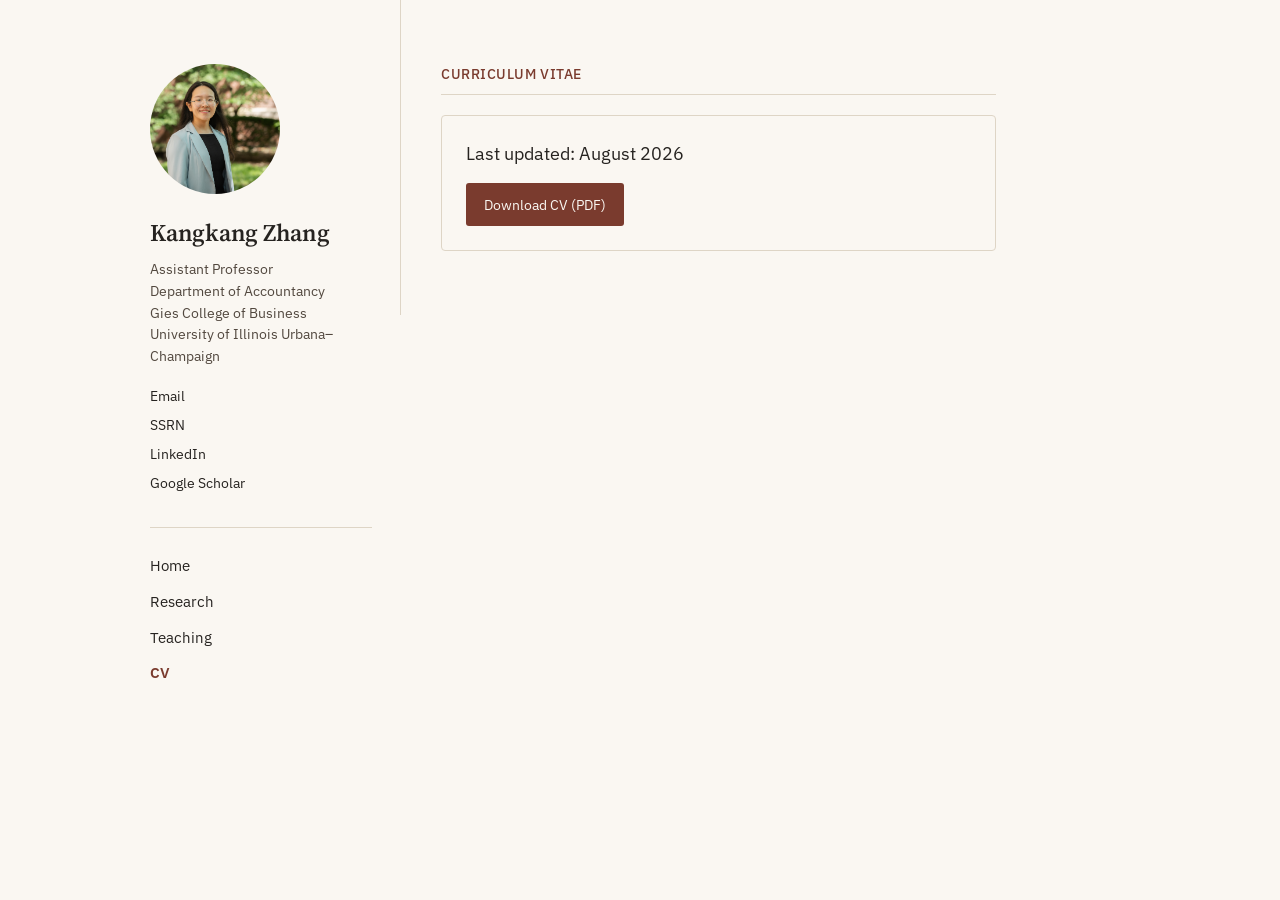
==== cv.html @ f349ff9d "Add files via upload" ====
<!DOCTYPE html>
<html lang="en">
<head>
<meta charset="UTF-8">
<meta name="viewport" content="width=device-width, initial-scale=1.0">
<title>CV — Kangkang Zhang</title>
<link rel="preconnect" href="https://fonts.googleapis.com">
<link rel="preconnect" href="https://fonts.gstatic.com" crossorigin>
<link href="https://fonts.googleapis.com/css2?family=Source+Serif+4:opsz,wght@8..60,400;8..60,600&family=IBM+Plex+Sans:wght@400;500&display=swap" rel="stylesheet">
<link rel="stylesheet" href="style.css">
</head>
<body>

<div class="layout">

  <aside class="sidebar">
    <div class="avatar"><img src="photo.jpg" alt="" onerror="this.parentElement.textContent='Add photo.jpg'"></div>
    <h1>Kangkang Zhang</h1>
    <p class="role">Assistant Professor<br>Department of Accountancy<br>Gies College of Business<br>University of Illinois Urbana&ndash;Champaign</p>
    <div class="contact-links">
      <a href="mailto:kkzhang@illinois.edu">Email</a>
      <a href="#">SSRN</a>
      <a href="#">LinkedIn</a>
      <a href="#">Google Scholar</a>
    </div>
    <nav>
      <a href="index.html">Home</a>
      <a href="research.html">Research</a>
      <a href="teaching.html">Teaching</a>
      <a href="cv.html" class="active">CV</a>
    </nav>
  </aside>

  <main>
    <h2 class="page-title">Curriculum Vitae</h2>
    <div class="cv-box">
      <p>Last updated: August 2026</p>
      <a class="download-btn" href="Zhang__Kangkang_-_Curriculum_Vitae_2026_8.pdf">Download CV (PDF)</a>
    </div>
  </main>

</div>

</body>
</html>
---- style.css ----
:root {
  --ink: #262320;
  --ink-soft: #52483f;
  --paper: #faf7f2;
  --rule: #ded5c6;
  --accent: #7a3b2e;
  --serif: "Source Serif 4", Georgia, serif;
  --sans: "IBM Plex Sans", -apple-system, sans-serif;
}

* { box-sizing: border-box; }

body {
  margin: 0;
  background: var(--paper);
  color: var(--ink);
  font-family: var(--serif);
  font-size: 18px;
  line-height: 1.6;
  -webkit-font-smoothing: antialiased;
}

a { color: var(--accent); }

.layout {
  display: flex;
  max-width: 980px;
  margin: 0 auto;
  min-height: 100vh;
  align-items: flex-start;
}

/* Sidebar */
.sidebar {
  width: 250px;
  flex-shrink: 0;
  padding: 64px 28px 40px 0;
  position: sticky;
  top: 0;
}

.avatar {
  width: 130px;
  height: 130px;
  border-radius: 50%;
  background: var(--rule);
  margin-bottom: 20px;
  display: flex;
  align-items: center;
  justify-content: center;
  font-family: var(--sans);
  font-size: 0.75rem;
  color: var(--ink-soft);
  text-align: center;
  overflow: hidden;
}

.avatar img {
  width: 100%;
  height: 100%;
  object-fit: cover;
}

.sidebar h1 {
  font-size: 1.5rem;
  font-weight: 600;
  margin: 0 0 6px;
  letter-spacing: -0.01em;
}

.sidebar .role {
  font-family: var(--sans);
  color: var(--ink-soft);
  font-size: 0.9rem;
  margin: 0 0 20px;
  line-height: 1.5;
}

.sidebar .contact-links {
  font-family: var(--sans);
  font-size: 0.85rem;
  margin-bottom: 32px;
}

.sidebar .contact-links a {
  display: block;
  color: var(--ink);
  text-decoration: none;
  margin-bottom: 6px;
  border-bottom: 1px solid transparent;
}

.sidebar .contact-links a:hover {
  color: var(--accent);
}

.sidebar nav {
  font-family: var(--sans);
  font-size: 0.92rem;
  border-top: 1px solid var(--rule);
  padding-top: 20px;
}

.sidebar nav a {
  display: block;
  color: var(--ink);
  text-decoration: none;
  padding: 6px 0;
}

.sidebar nav a:hover,
.sidebar nav a.active {
  color: var(--accent);
}

.sidebar nav a.active {
  font-weight: 600;
}

/* Main content */
main {
  flex: 1;
  padding: 64px 24px 64px 40px;
  border-left: 1px solid var(--rule);
  max-width: 620px;
}

main h2.page-title {
  font-family: var(--sans);
  font-weight: 500;
  font-size: 0.85rem;
  color: var(--accent);
  margin: 0 0 20px;
  padding-bottom: 8px;
  border-bottom: 1px solid var(--rule);
  text-transform: uppercase;
  letter-spacing: 0.04em;
}

.lede {
  font-size: 1.1rem;
  color: var(--ink-soft);
}

.lede p {
  margin: 0 0 18px;
}

/* Papers */
.paper {
  margin-bottom: 32px;
  padding-bottom: 28px;
  border-bottom: 1px solid var(--rule);
}

.paper:last-child {
  border-bottom: none;
}

.paper h3 {
  font-size: 1.1rem;
  font-weight: 600;
  margin: 0 0 4px;
}

.paper .meta {
  font-family: var(--sans);
  font-size: 0.85rem;
  color: var(--ink-soft);
  margin: 0 0 10px;
}

.paper p {
  margin: 0 0 10px;
}

.paper .links a {
  font-family: var(--sans);
  font-size: 0.85rem;
  margin-right: 14px;
}

/* Teaching */
.course {
  margin-bottom: 24px;
  padding-bottom: 20px;
  border-bottom: 1px solid var(--rule);
}

.course:last-child {
  border-bottom: none;
}

.course h3 {
  font-size: 1.05rem;
  font-weight: 600;
  margin: 0 0 4px;
}

.course .meta {
  font-family: var(--sans);
  font-size: 0.85rem;
  color: var(--ink-soft);
  margin: 0 0 8px;
}

/* CV page */
.cv-box {
  font-family: var(--sans);
  border: 1px solid var(--rule);
  padding: 24px;
  border-radius: 4px;
}

.cv-box a.download-btn {
  display: inline-block;
  background: var(--accent);
  color: var(--paper);
  text-decoration: none;
  padding: 10px 18px;
  font-size: 0.9rem;
  border-radius: 3px;
  margin-top: 10px;
}

.cv-box p {
  margin: 0 0 4px;
}

/* Mobile */
@media (max-width: 760px) {
  .layout {
    flex-direction: column;
  }
  .sidebar {
    width: 100%;
    position: static;
    padding: 40px 24px 24px;
  }
  main {
    border-left: none;
    border-top: 1px solid var(--rule);
    padding: 32px 24px 56px;
    max-width: 100%;
  }
  .sidebar nav {
    display: flex;
    gap: 18px;
    border-top: none;
    padding-top: 0;
  }
  .sidebar nav a {
    padding: 0;
  }
}
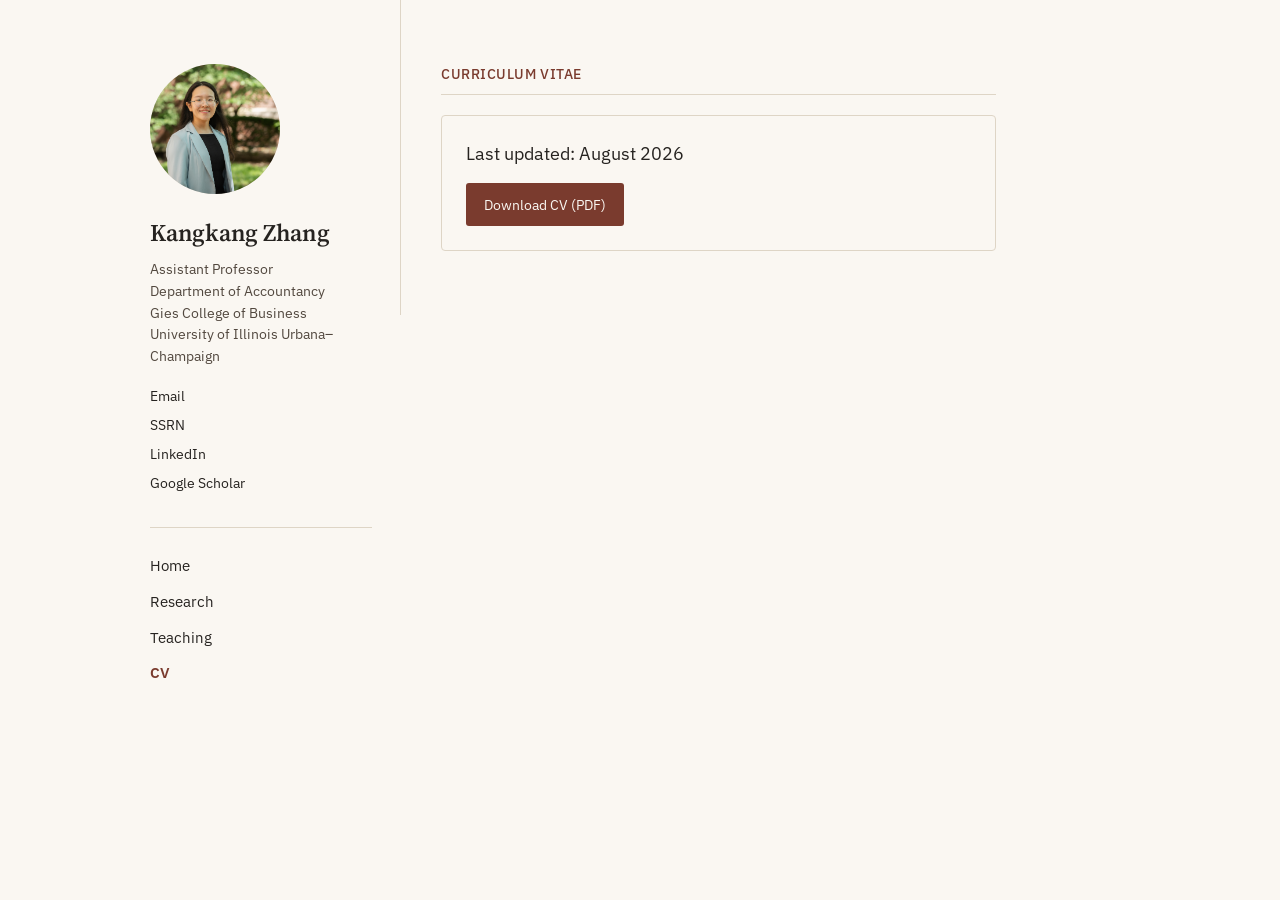
==== commit a30b2885: "Add files via upload" ====
--- a/cv.html
+++ b/cv.html
@@ -19,9 +19,9 @@
     <p class="role">Assistant Professor<br>Department of Accountancy<br>Gies College of Business<br>University of Illinois Urbana&ndash;Champaign</p>
     <div class="contact-links">
       <a href="mailto:kkzhang@illinois.edu">Email</a>
-      <a href="#">SSRN</a>
-      <a href="#">LinkedIn</a>
-      <a href="#">Google Scholar</a>
+      <a href="https://papers.ssrn.com/sol3/cf_dev/AbsByAuth.cfm?per_id=3709389">SSRN</a>
+      <a href="https://www.linkedin.com/in/kangkangzhang">LinkedIn</a>
+      <a href="https://scholar.google.com/citations?user=HR7FP2oAAAAJ&hl=en">Google Scholar</a>
     </div>
     <nav>
       <a href="index.html">Home</a>
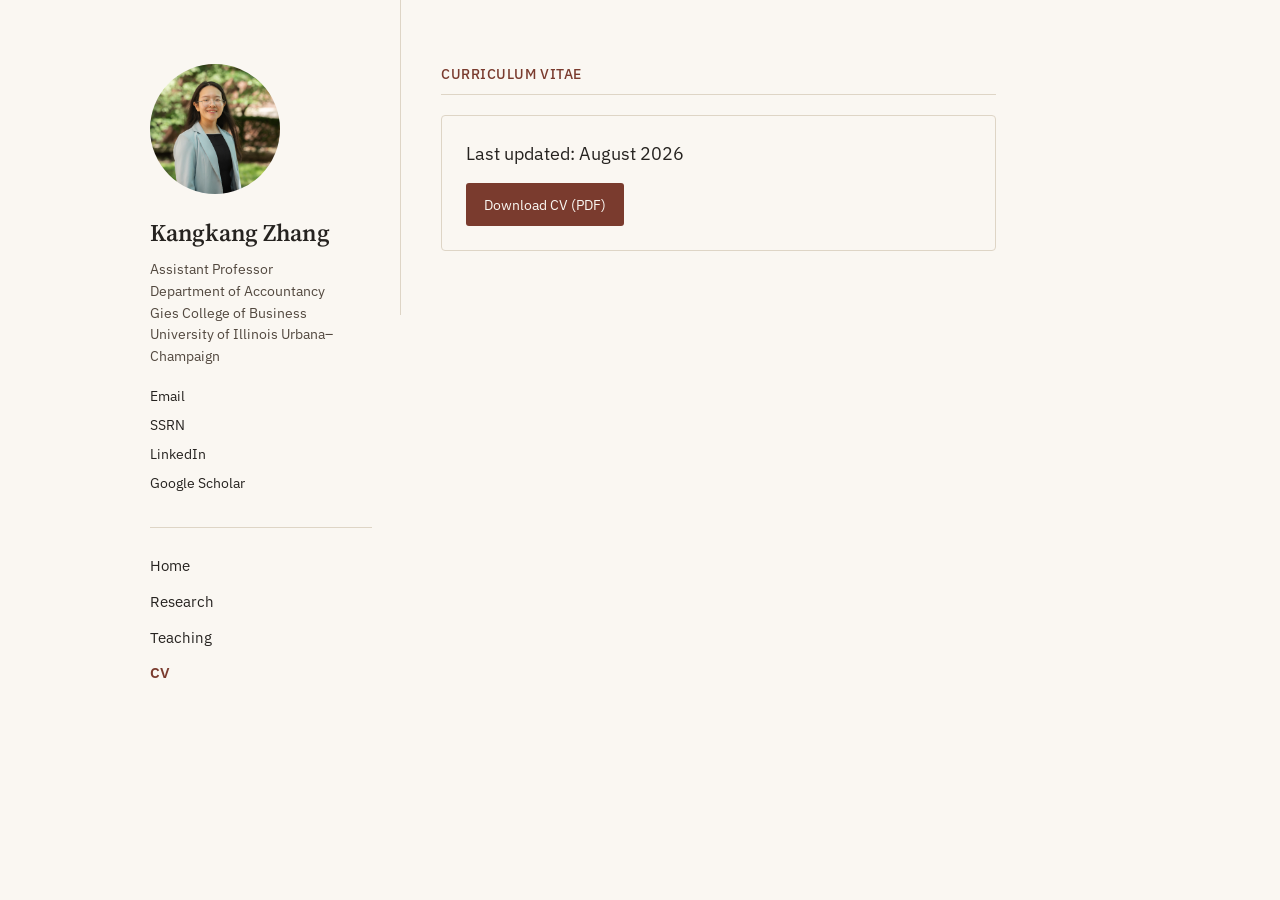
==== commit 4559f355: "Add GoatCounter script for tracking" ====
--- a/cv.html
+++ b/cv.html
@@ -35,11 +35,11 @@
     <h2 class="page-title">Curriculum Vitae</h2>
     <div class="cv-box">
       <p>Last updated: August 2026</p>
-      <a class="download-btn" href="Zhang__Kangkang_-_Curriculum_Vitae_2026_8.pdf">Download CV (PDF)</a>
+      <a class="download-btn" href="cv.pdf">Download CV (PDF)</a>
     </div>
   </main>
 
 </div>
-
+<script data-goatcounter="https://kkokdari.goatcounter.com/count" async src="//gc.zgo.at/count.js"></script> 
 </body>
 </html>
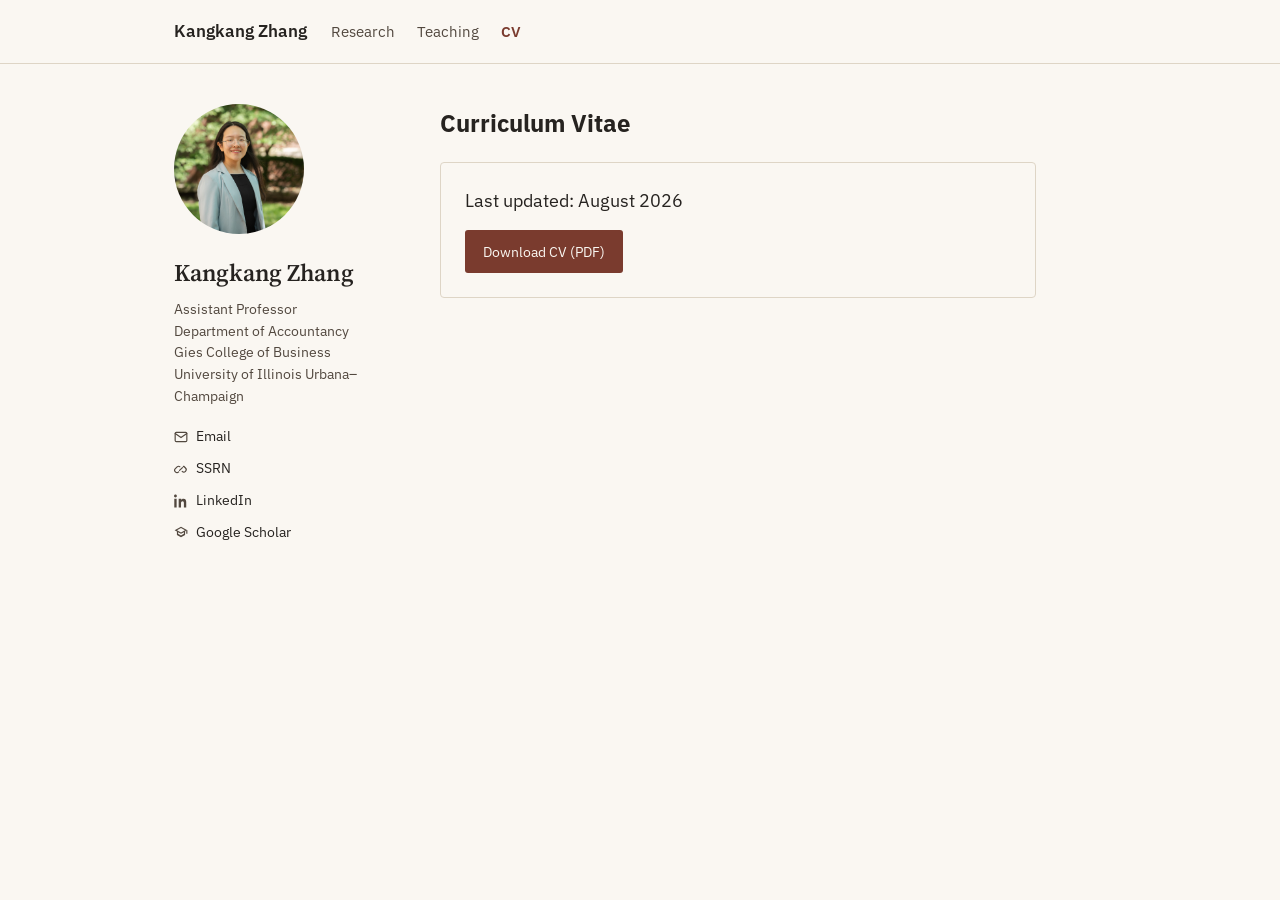
==== commit 84201727: "Add files via upload" ====
--- a/cv.html
+++ b/cv.html
@@ -11,6 +11,17 @@
 </head>
 <body>
 
+<header class="topbar">
+  <div class="topbar-inner">
+    <a href="index.html" class="topbar-name">Kangkang Zhang</a>
+    <nav class="topnav">
+      <a href="research.html">Research</a>
+      <a href="teaching.html">Teaching</a>
+      <a href="cv.html" class="active">CV</a>
+    </nav>
+  </div>
+</header>
+
 <div class="layout">
 
   <aside class="sidebar">
@@ -18,17 +29,11 @@
     <h1>Kangkang Zhang</h1>
     <p class="role">Assistant Professor<br>Department of Accountancy<br>Gies College of Business<br>University of Illinois Urbana&ndash;Champaign</p>
     <div class="contact-links">
-      <a href="mailto:kkzhang@illinois.edu">Email</a>
-      <a href="https://papers.ssrn.com/sol3/cf_dev/AbsByAuth.cfm?per_id=3709389">SSRN</a>
-      <a href="https://www.linkedin.com/in/kangkangzhang">LinkedIn</a>
-      <a href="https://scholar.google.com/citations?user=HR7FP2oAAAAJ&hl=en">Google Scholar</a>
+      <a href="mailto:kkzhang@illinois.edu"><svg class="icon" viewBox="0 0 24 24" width="14" height="14" fill="none" stroke="currentColor" stroke-width="2" stroke-linecap="round" stroke-linejoin="round"><rect x="2" y="4" width="20" height="16" rx="2"></rect><path d="M2 6l10 7 10-7"></path></svg><span>Email</span></a>
+      <a href="https://papers.ssrn.com/sol3/cf_dev/AbsByAuth.cfm?per_id=3709389"><svg class="icon" viewBox="0 0 24 24" width="14" height="14" fill="none" stroke="currentColor" stroke-width="2" stroke-linecap="round" stroke-linejoin="round"><path d="M9.5 14.5l5-5"></path><path d="M8 17a4 4 0 01-5.66-5.66l3-3A4 4 0 0110 8"></path><path d="M14 16a4 4 0 005.66-5.66l-3-3A4 4 0 0016 8"></path></svg><span>SSRN</span></a>
+      <a href="https://www.linkedin.com/in/kangkangzhang"><svg class="icon" viewBox="0 0 24 24" width="14" height="14" fill="currentColor"><path d="M4.98 3.5C4.98 4.88 3.87 6 2.5 6S0 4.88 0 3.5 1.12 1 2.5 1s2.48 1.12 2.48 2.5zM.5 8h4v15h-4V8zM8.5 8h3.83v2.05h.05c.53-1.01 1.84-2.05 3.79-2.05 4.05 0 4.8 2.67 4.8 6.14V23h-4v-6.88c0-1.64-.03-3.75-2.29-3.75-2.3 0-2.65 1.79-2.65 3.64V23h-4V8z"></path></svg><span>LinkedIn</span></a>
+      <a href="https://scholar.google.com/citations?user=HR7FP2oAAAAJ&hl=en"><svg class="icon" viewBox="0 0 24 24" width="14" height="14" fill="currentColor"><path d="M12 3L1 9l4 2.18v6L12 21l7-3.82v-6L21 9v6h2V9L12 3zm6.82 6L12 12.72 5.18 9 12 5.28 18.82 9zM17 15.2L12 18l-5-2.8v-2.9l5 2.73 5-2.73v2.9z"></path></svg><span>Google Scholar</span></a>
     </div>
-    <nav>
-      <a href="index.html">Home</a>
-      <a href="research.html">Research</a>
-      <a href="teaching.html">Teaching</a>
-      <a href="cv.html" class="active">CV</a>
-    </nav>
   </aside>
 
   <main>
@@ -40,6 +45,6 @@
   </main>
 
 </div>
-<script data-goatcounter="https://kkokdari.goatcounter.com/count" async src="//gc.zgo.at/count.js"></script> 
+<script data-goatcounter="https://kkokdari.goatcounter.com/count" async src="//gc.zgo.at/count.js"></script>
 </body>
 </html>
--- a/style.css
+++ b/style.css
@@ -22,21 +22,64 @@
 
 a { color: var(--accent); }
 
-.layout {
-  display: flex;
+/* Top bar */
+.topbar {
+  border-bottom: 1px solid var(--rule);
+}
+
+.topbar-inner {
   max-width: 980px;
   margin: 0 auto;
-  min-height: 100vh;
+  padding: 18px 24px;
+  display: flex;
+  align-items: center;
+  flex-wrap: wrap;
+  gap: 24px;
+}
+
+.topbar-name {
+  font-family: var(--sans);
+  font-weight: 600;
+  font-size: 1.05rem;
+  color: var(--ink);
+  text-decoration: none;
+}
+
+.topnav {
+  display: flex;
+  gap: 22px;
+  font-family: var(--sans);
+  font-size: 0.92rem;
+}
+
+.topnav a {
+  color: var(--ink-soft);
+  text-decoration: none;
+}
+
+.topnav a:hover,
+.topnav a.active {
+  color: var(--accent);
+}
+
+.topnav a.active {
+  font-weight: 600;
+}
+
+/* Layout */
+.layout {
+  display: flex;
+  max-width: 980px;
+  margin: 0 auto;
   align-items: flex-start;
+  gap: 40px;
 }
 
 /* Sidebar */
 .sidebar {
   width: 250px;
   flex-shrink: 0;
-  padding: 64px 28px 40px 0;
-  position: sticky;
-  top: 0;
+  padding: 40px 0 40px 24px;
 }
 
 .avatar {
@@ -79,62 +122,43 @@
 .sidebar .contact-links {
   font-family: var(--sans);
   font-size: 0.85rem;
-  margin-bottom: 32px;
 }
 
 .sidebar .contact-links a {
-  display: block;
-  color: var(--ink);
-  text-decoration: none;
-  margin-bottom: 6px;
-  border-bottom: 1px solid transparent;
+  display: flex;
+  align-items: center;
+  gap: 8px;
+  color: var(--ink);
+  text-decoration: none;
+  margin-bottom: 10px;
 }
 
 .sidebar .contact-links a:hover {
   color: var(--accent);
 }
 
-.sidebar nav {
-  font-family: var(--sans);
-  font-size: 0.92rem;
-  border-top: 1px solid var(--rule);
-  padding-top: 20px;
-}
-
-.sidebar nav a {
-  display: block;
-  color: var(--ink);
-  text-decoration: none;
-  padding: 6px 0;
-}
-
-.sidebar nav a:hover,
-.sidebar nav a.active {
+.sidebar .contact-links .icon {
+  flex-shrink: 0;
+  color: var(--ink-soft);
+}
+
+.sidebar .contact-links a:hover .icon {
   color: var(--accent);
-}
-
-.sidebar nav a.active {
-  font-weight: 600;
 }
 
 /* Main content */
 main {
   flex: 1;
-  padding: 64px 24px 64px 40px;
-  border-left: 1px solid var(--rule);
+  padding: 40px 24px 64px 0;
   max-width: 620px;
 }
 
 main h2.page-title {
   font-family: var(--sans);
-  font-weight: 500;
-  font-size: 0.85rem;
-  color: var(--accent);
+  font-weight: 700;
+  font-size: 1.5rem;
+  color: var(--ink);
   margin: 0 0 20px;
-  padding-bottom: 8px;
-  border-bottom: 1px solid var(--rule);
-  text-transform: uppercase;
-  letter-spacing: 0.04em;
 }
 
 .lede {
@@ -229,27 +253,18 @@
 
 /* Mobile */
 @media (max-width: 760px) {
+  .topbar-inner {
+    padding: 16px 20px;
+  }
   .layout {
     flex-direction: column;
   }
   .sidebar {
     width: 100%;
-    position: static;
-    padding: 40px 24px 24px;
+    padding: 32px 24px 24px;
   }
   main {
-    border-left: none;
-    border-top: 1px solid var(--rule);
     padding: 32px 24px 56px;
     max-width: 100%;
   }
-  .sidebar nav {
-    display: flex;
-    gap: 18px;
-    border-top: none;
-    padding-top: 0;
-  }
-  .sidebar nav a {
-    padding: 0;
-  }
-}
+}
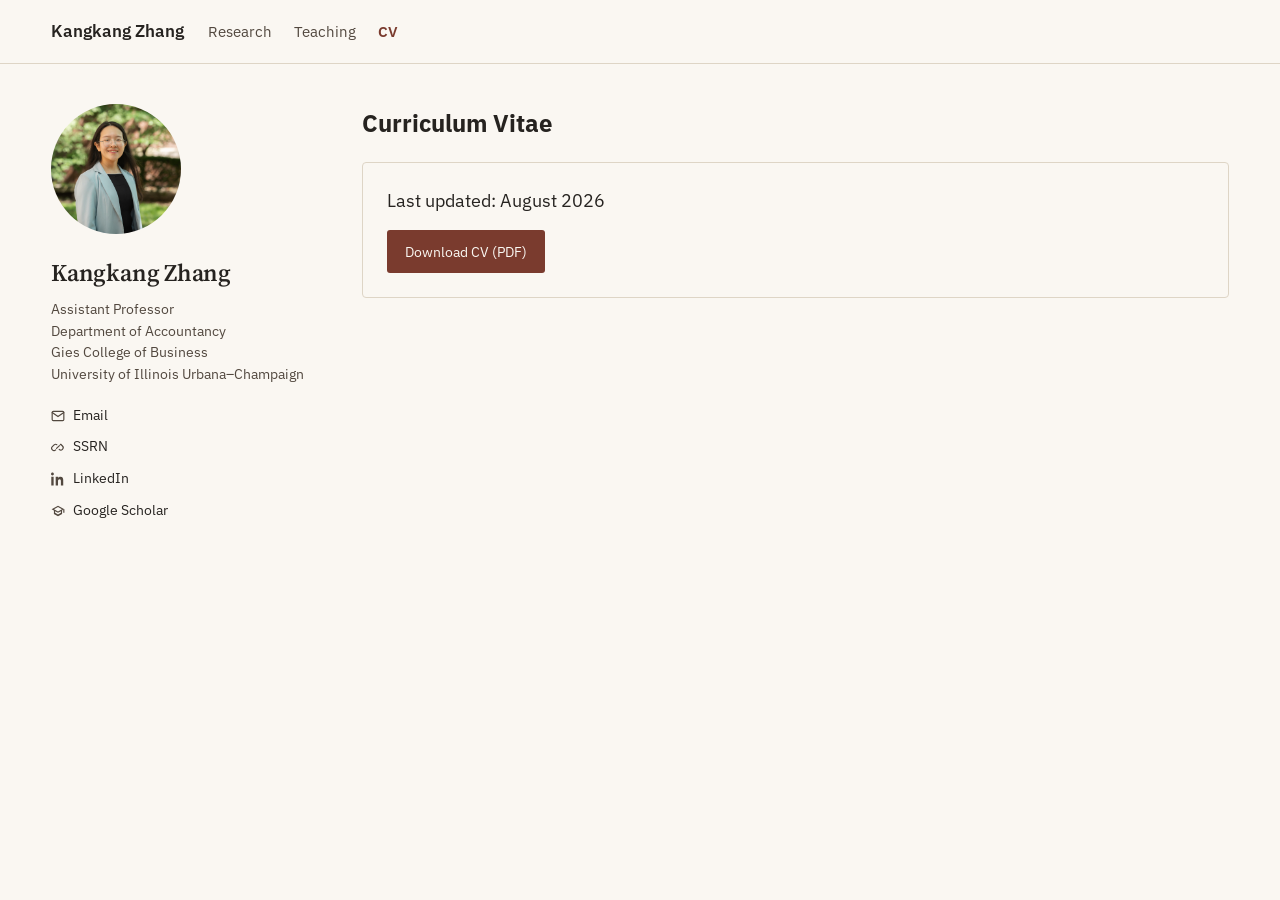
==== commit 357390ae: "Add files via upload" ====
--- a/cv.html
+++ b/cv.html
@@ -3,11 +3,37 @@
 <head>
 <meta charset="UTF-8">
 <meta name="viewport" content="width=device-width, initial-scale=1.0">
-<title>CV — Kangkang Zhang</title>
+<title>CV — Kangkang Zhang | Assistant Professor, University of Illinois at Urbana-Champaign Department of Accountancy</title>
+<meta name="description" content="Curriculum vitae of Kangkang Zhang, Assistant Professor of Accountancy at the Gies College of Business, University of Illinois Urbana&ndash;Champaign.">
+<link rel="canonical" href="https://kangkang-zhang.github.io/cv.html">
+<meta property="og:type" content="website">
+<meta property="og:site_name" content="Kangkang Zhang">
+<meta property="og:title" content="CV — Kangkang Zhang">
+<meta property="og:description" content="Curriculum vitae of Kangkang Zhang, Assistant Professor of Accountancy, University of Illinois Urbana&ndash;Champaign.">
+<meta property="og:url" content="https://kangkang-zhang.github.io/cv.html">
+<meta property="og:image" content="https://kangkang-zhang.github.io/photo.jpg">
 <link rel="preconnect" href="https://fonts.googleapis.com">
 <link rel="preconnect" href="https://fonts.gstatic.com" crossorigin>
 <link href="https://fonts.googleapis.com/css2?family=Source+Serif+4:opsz,wght@8..60,400;8..60,600&family=IBM+Plex+Sans:wght@400;500&display=swap" rel="stylesheet">
 <link rel="stylesheet" href="style.css">
+<script type="application/ld+json">
+{
+  "@context": "https://schema.org",
+  "@type": "Person",
+  "name": "Kangkang Zhang",
+  "url": "https://kangkang-zhang.github.io/",
+  "jobTitle": "Assistant Professor of Accountancy",
+  "worksFor": {
+    "@type": "CollegeOrUniversity",
+    "name": "Gies College of Business, University of Illinois Urbana-Champaign"
+  },
+  "sameAs": [
+    "https://papers.ssrn.com/sol3/cf_dev/AbsByAuth.cfm?per_id=3709389",
+    "https://www.linkedin.com/in/kangkangzhang",
+    "https://scholar.google.com/citations?user=HR7FP2oAAAAJ&hl=en"
+  ]
+}
+</script>
 </head>
 <body>
 
--- a/style.css
+++ b/style.css
@@ -28,13 +28,14 @@
 }
 
 .topbar-inner {
-  max-width: 980px;
+  max-width: 1400px;
   margin: 0 auto;
-  padding: 18px 24px;
+  padding: 18px clamp(24px, 4vw, 56px);
   display: flex;
   align-items: center;
   flex-wrap: wrap;
   gap: 24px;
+  box-sizing: border-box;
 }
 
 .topbar-name {
@@ -69,17 +70,19 @@
 /* Layout */
 .layout {
   display: flex;
-  max-width: 980px;
+  max-width: 1400px;
   margin: 0 auto;
   align-items: flex-start;
-  gap: 40px;
+  gap: clamp(24px, 4vw, 64px);
+  padding: 0 clamp(24px, 4vw, 56px);
+  box-sizing: border-box;
 }
 
 /* Sidebar */
 .sidebar {
-  width: 250px;
+  width: 260px;
   flex-shrink: 0;
-  padding: 40px 0 40px 24px;
+  padding: 40px 0;
 }
 
 .avatar {
@@ -149,11 +152,16 @@
 /* Main content */
 main {
   flex: 1;
-  padding: 40px 24px 64px 0;
-  max-width: 620px;
-}
-
-main h2.page-title {
+  min-width: 0;
+  padding: 40px 0 64px;
+}
+
+main .lede,
+main .paper p {
+  max-width: 900px;
+}
+
+main .page-title {
   font-family: var(--sans);
   font-weight: 700;
   font-size: 1.5rem;
@@ -258,13 +266,13 @@
   }
   .layout {
     flex-direction: column;
+    padding: 0 20px;
   }
   .sidebar {
     width: 100%;
-    padding: 32px 24px 24px;
+    padding: 32px 0 24px;
   }
   main {
-    padding: 32px 24px 56px;
-    max-width: 100%;
-  }
-}
+    padding: 32px 0 56px;
+  }
+}
